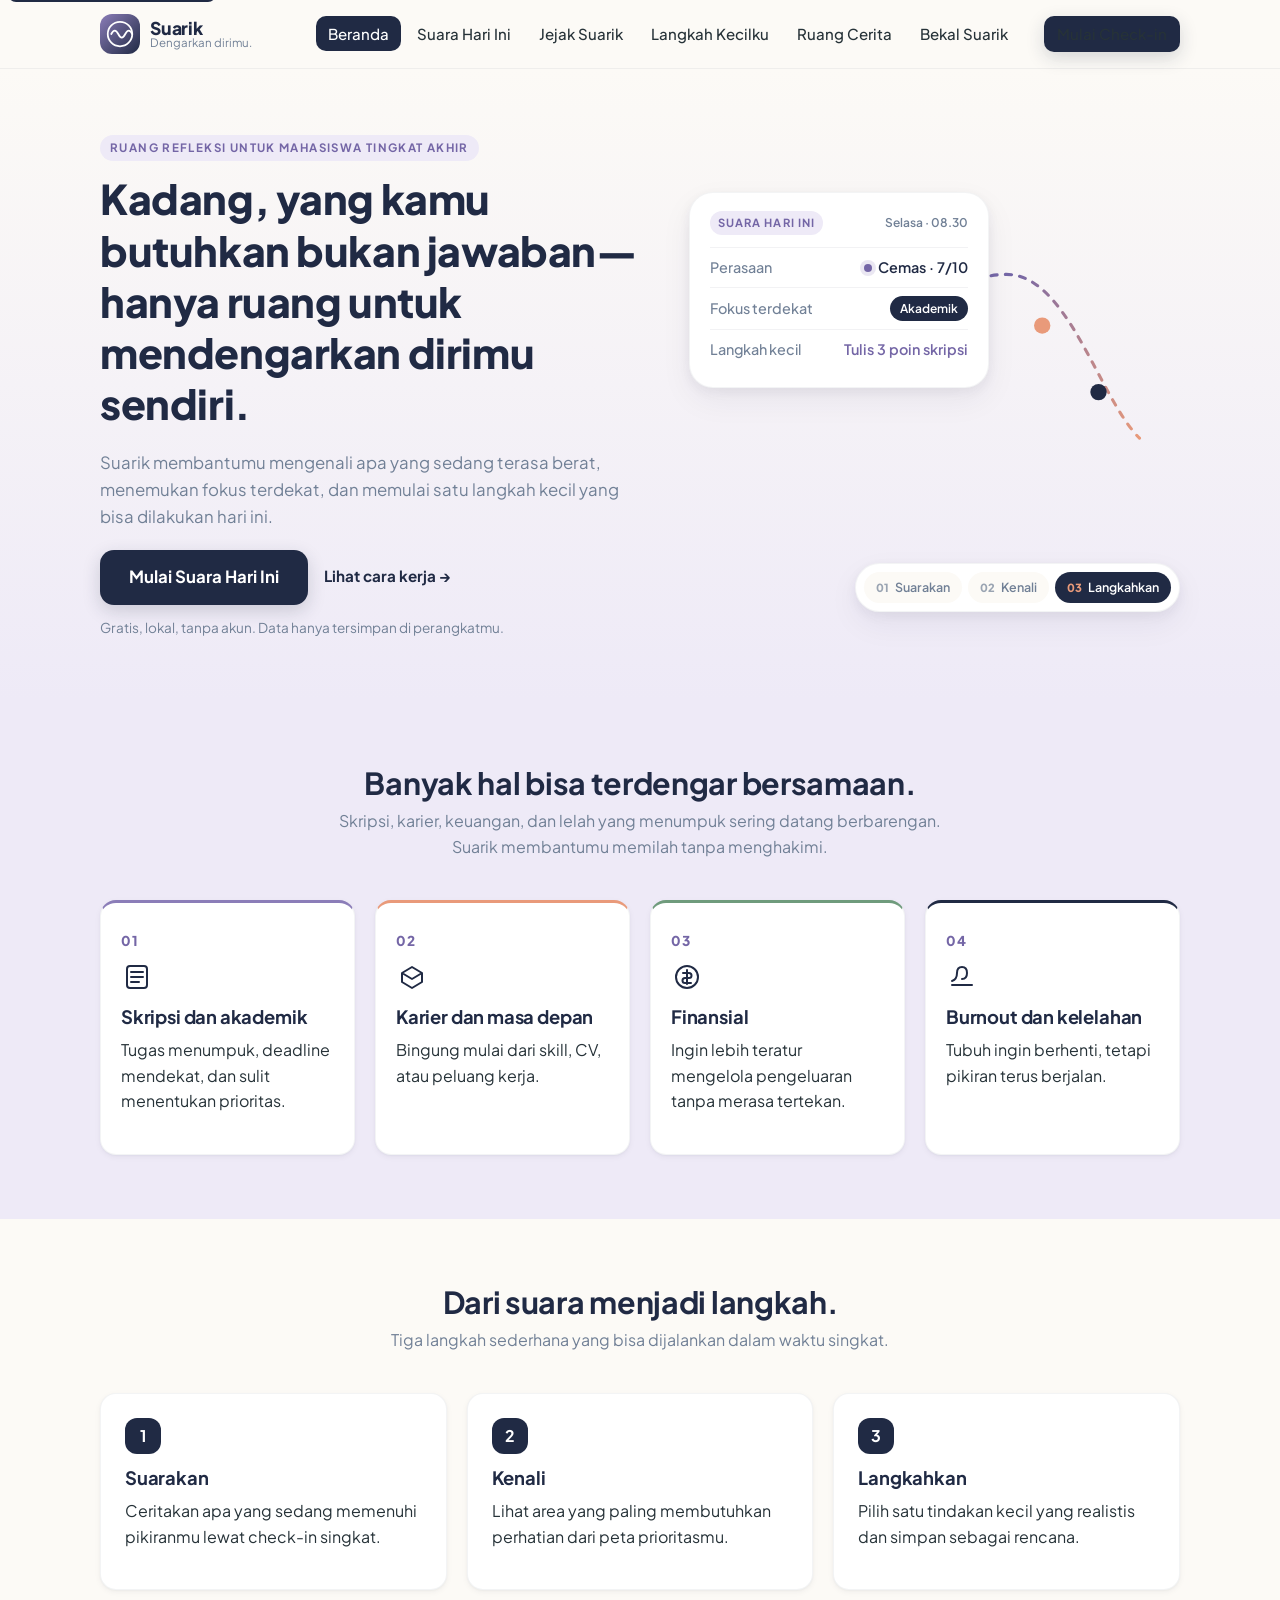
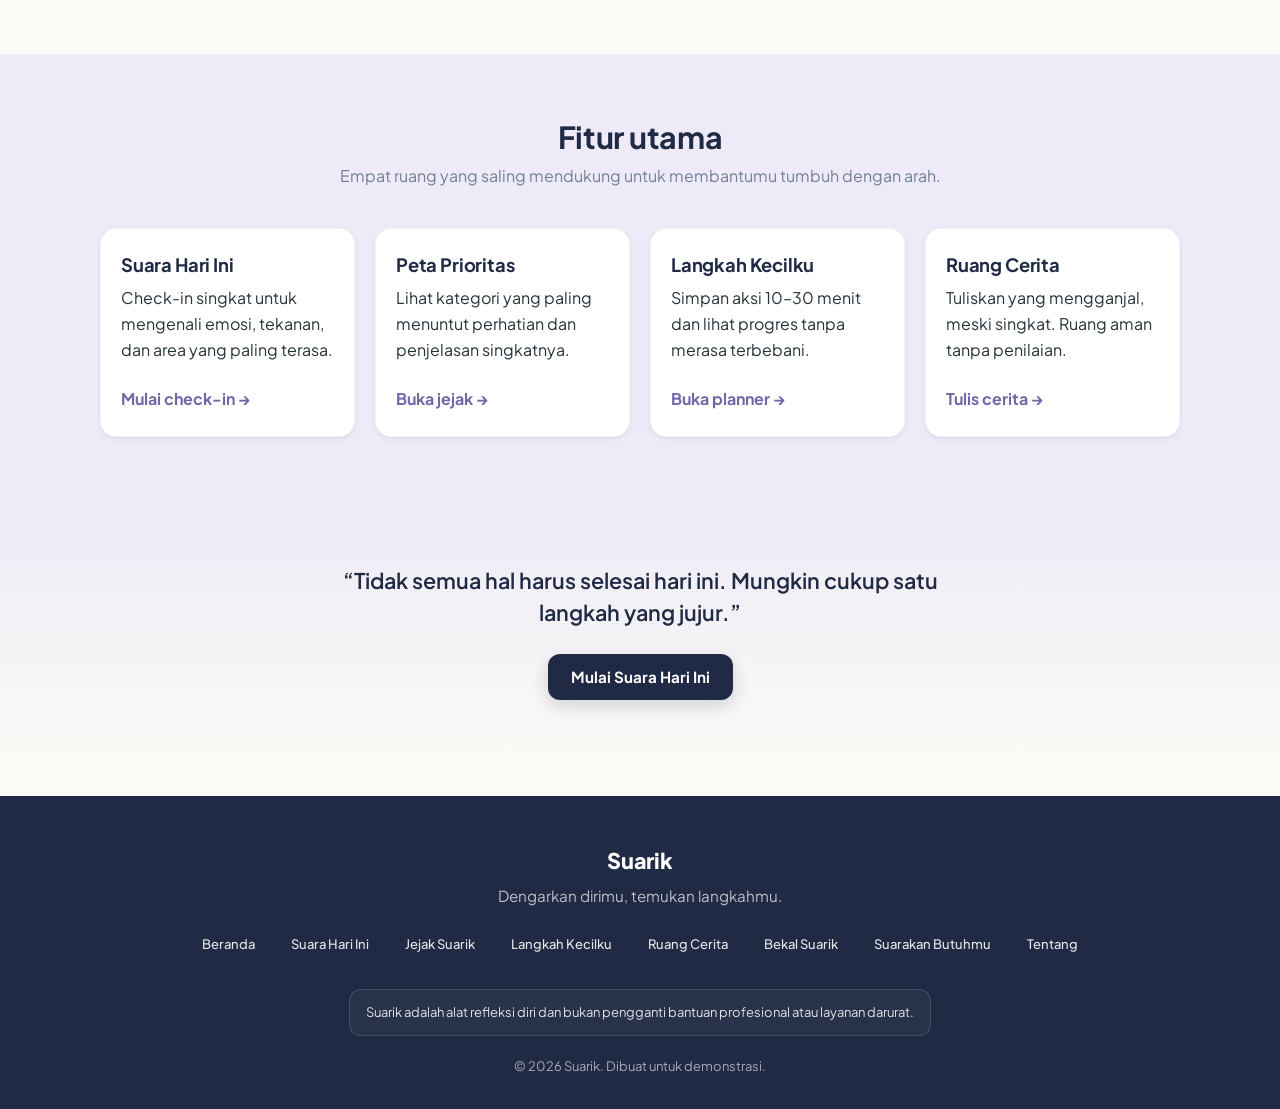
==== index.html @ 7a117de4 "Suarik — static site for GitHub Pages" ====
<!DOCTYPE html>
<html lang="id">
<head>
<meta charset="UTF-8">
<meta name="viewport" content="width=device-width, initial-scale=1.0">
<meta name="description" content="Suarik — platform refleksi dan perencanaan aksi mikro untuk mahasiswa tingkat akhir.">
<title>Suarik — Dengarkan dirimu, temukan langkahmu</title>
<link rel="preconnect" href="https://fonts.googleapis.com">
<link rel="preconnect" href="https://fonts.gstatic.com" crossorigin>
<link href="https://fonts.googleapis.com/css2?family=Plus+Jakarta+Sans:wght@400;500;600;700;800&display=swap" rel="stylesheet">
<link rel="stylesheet" href="css/style.css">
</head>
<body data-page="beranda">
<a href="#main-content" class="skip-link">Lewati ke konten utama</a>

<header class="site-header" role="banner">
    <div class="container header-inner">
        <a href="index.html" class="brand" aria-label="Suarik — beranda">
            <span class="brand-mark" aria-hidden="true">
                <svg viewBox="0 0 32 32" width="28" height="28" focusable="false">
                    <circle cx="16" cy="16" r="14" fill="none" stroke="currentColor" stroke-width="2"/>
                    <path d="M6 16 Q10 8 14 16 T22 16 T30 16" fill="none" stroke="currentColor" stroke-width="2" stroke-linecap="round"/>
                </svg>
            </span>
            <span class="brand-text">
                <span class="brand-name">Suarik</span>
                <span class="brand-sub">Dengarkan dirimu.</span>
            </span>
        </a>
        <button class="nav-toggle" type="button" aria-expanded="false" aria-controls="primary-nav" aria-label="Buka menu navigasi">
            <span class="nav-toggle-bar"></span><span class="nav-toggle-bar"></span><span class="nav-toggle-bar"></span>
        </button>
        <nav id="primary-nav" class="primary-nav" aria-label="Navigasi utama">
            <ul>
                <li><a href="index.html" data-nav="beranda">Beranda</a></li>
                <li><a href="checkin.html" data-nav="checkin">Suara Hari Ini</a></li>
                <li><a href="dashboard.html" data-nav="dashboard">Jejak Suarik</a></li>
                <li><a href="planner.html" data-nav="planner">Langkah Kecilku</a></li>
                <li><a href="journal.html" data-nav="journal">Ruang Cerita</a></li>
                <li><a href="resources.html" data-nav="resources">Bekal Suarik</a></li>
            </ul>
            <a href="checkin.html" class="btn btn-primary nav-cta">Mulai Check-in</a>
        </nav>
    </div>
</header>

<div id="toast-container" class="toast-container" aria-live="polite" aria-atomic="true"></div>

<main id="main-content" role="main">

<section class="hero">
    <div class="container hero-inner">
        <div class="hero-copy">
            <span class="eyebrow">Ruang refleksi untuk mahasiswa tingkat akhir</span>
            <h1>Kadang, yang kamu butuhkan bukan jawaban—hanya ruang untuk mendengarkan dirimu sendiri.</h1>
            <p class="lead">Suarik membantumu mengenali apa yang sedang terasa berat, menemukan fokus terdekat, dan memulai satu langkah kecil yang bisa dilakukan hari ini.</p>
            <div class="hero-actions">
                <a href="checkin.html" class="btn btn-primary btn-xl">Mulai Suara Hari Ini</a>
                <a href="#cara-kerja" class="text-link">Lihat cara kerja →</a>
            </div>
            <p class="hero-note">Gratis, lokal, tanpa akun. Data hanya tersimpan di perangkatmu.</p>
        </div>

        <div class="hero-visual" aria-hidden="true">
            <svg class="hero-flow" viewBox="0 0 480 360" preserveAspectRatio="xMidYMid meet" focusable="false">
                <defs>
                    <linearGradient id="flowGrad" x1="0" y1="0" x2="1" y2="0">
                        <stop offset="0%" stop-color="#8B7DB8"/><stop offset="55%" stop-color="#7466A6"/><stop offset="100%" stop-color="#E99A7A"/>
                    </linearGradient>
                    <linearGradient id="waveGrad" x1="0" y1="0" x2="1" y2="0">
                        <stop offset="0%" stop-color="#8B7DB8" stop-opacity="0.9"/><stop offset="100%" stop-color="#8B7DB8" stop-opacity="0.3"/>
                    </linearGradient>
                </defs>
                <g class="hero-wave">
                    <path d="M20 130 Q35 90 50 130 T80 130 T110 130 T140 130 T170 130" fill="none" stroke="url(#waveGrad)" stroke-width="3" stroke-linecap="round"/>
                    <path d="M20 160 Q35 140 50 160 T80 160 T110 160 T140 160 T170 160" fill="none" stroke="url(#waveGrad)" stroke-width="2.5" stroke-linecap="round" opacity="0.7"/>
                    <path d="M20 190 Q35 175 50 190 T80 190 T110 190 T140 190 T170 190" fill="none" stroke="url(#waveGrad)" stroke-width="2" stroke-linecap="round" opacity="0.5"/>
                </g>
                <path d="M170 160 C 220 160, 250 100, 310 100 S 400 220, 440 260" fill="none" stroke="url(#flowGrad)" stroke-width="3" stroke-linecap="round" stroke-dasharray="6 8"/>
                <circle cx="200" cy="150" r="26" fill="#EEEAF7"/>
                <circle cx="200" cy="150" r="14" fill="#7466A6"/>
                <circle cx="200" cy="150" r="34" fill="none" stroke="#7466A6" stroke-opacity="0.25" stroke-width="1.5"/>
                <circle cx="285" cy="115" r="8" fill="#8B7DB8"/>
                <circle cx="345" cy="150" r="8" fill="#E99A7A"/>
                <circle cx="400" cy="215" r="8" fill="#202A44"/>
            </svg>
            <div class="visual-card card-checkin">
                <div class="visual-card-head">
                    <span class="visual-card-label">Suara Hari Ini</span>
                    <span class="visual-time">Selasa · 08.30</span>
                </div>
                <div class="visual-row"><span class="visual-key">Perasaan</span><span class="visual-val"><span class="dot dot-purple"></span>Cemas · 7/10</span></div>
                <div class="visual-row"><span class="visual-key">Fokus terdekat</span><span class="visual-val"><span class="pill pill-solid">Akademik</span></span></div>
                <div class="visual-row"><span class="visual-key">Langkah kecil</span><span class="visual-val strong">Tulis 3 poin skripsi</span></div>
            </div>
            <div class="visual-steps-strip">
                <span class="step-pill"><span class="step-num">01</span> Suarakan</span>
                <span class="step-pill"><span class="step-num">02</span> Kenali</span>
                <span class="step-pill active"><span class="step-num">03</span> Langkahkan</span>
            </div>
        </div>
    </div>
</section>

<section class="section section-alt">
    <div class="container">
        <header class="section-head">
            <h2>Banyak hal bisa terdengar bersamaan.</h2>
            <p>Skripsi, karier, keuangan, dan lelah yang menumpuk sering datang berbarengan. Suarik membantumu memilah tanpa menghakimi.</p>
        </header>
        <div class="grid grid-4 issue-grid">
            <article class="mini-card">
                <span class="mini-index">01</span>
                <svg class="mini-glyph" viewBox="0 0 32 32" aria-hidden="true"><rect x="6" y="5" width="20" height="22" rx="3" fill="none" stroke="currentColor" stroke-width="2"/><path d="M10 11h12M10 16h12M10 21h8" stroke="currentColor" stroke-width="2" stroke-linecap="round"/></svg>
                <h3>Skripsi dan akademik</h3>
                <p>Tugas menumpuk, deadline mendekat, dan sulit menentukan prioritas.</p>
            </article>
            <article class="mini-card">
                <span class="mini-index">02</span>
                <svg class="mini-glyph" viewBox="0 0 32 32" aria-hidden="true"><path d="M6 12l10-6 10 6-10 6z" fill="none" stroke="currentColor" stroke-width="2" stroke-linejoin="round"/><path d="M6 12v9l10 6 10-6v-9" fill="none" stroke="currentColor" stroke-width="2" stroke-linejoin="round"/></svg>
                <h3>Karier dan masa depan</h3>
                <p>Bingung mulai dari skill, CV, atau peluang kerja.</p>
            </article>
            <article class="mini-card">
                <span class="mini-index">03</span>
                <svg class="mini-glyph" viewBox="0 0 32 32" aria-hidden="true"><circle cx="16" cy="16" r="11" fill="none" stroke="currentColor" stroke-width="2"/><path d="M16 9v14M12 12h6a2.5 2.5 0 010 5h-4a2.5 2.5 0 000 5h6" fill="none" stroke="currentColor" stroke-width="2" stroke-linecap="round"/></svg>
                <h3>Finansial</h3>
                <p>Ingin lebih teratur mengelola pengeluaran tanpa merasa tertekan.</p>
            </article>
            <article class="mini-card">
                <span class="mini-index">04</span>
                <svg class="mini-glyph" viewBox="0 0 32 32" aria-hidden="true"><path d="M6 20c3-1 5-4 5-8s2-6 5-6 5 2 5 6-2 6-5 6" fill="none" stroke="currentColor" stroke-width="2" stroke-linecap="round"/><path d="M6 24h20" stroke="currentColor" stroke-width="2" stroke-linecap="round"/></svg>
                <h3>Burnout dan kelelahan</h3>
                <p>Tubuh ingin berhenti, tetapi pikiran terus berjalan.</p>
            </article>
        </div>
    </div>
</section>

<section id="cara-kerja" class="section">
    <div class="container">
        <header class="section-head">
            <h2>Dari suara menjadi langkah.</h2>
            <p>Tiga langkah sederhana yang bisa dijalankan dalam waktu singkat.</p>
        </header>
        <ol class="steps">
            <li class="step"><span class="step-number">1</span><h3>Suarakan</h3><p>Ceritakan apa yang sedang memenuhi pikiranmu lewat check-in singkat.</p></li>
            <li class="step"><span class="step-number">2</span><h3>Kenali</h3><p>Lihat area yang paling membutuhkan perhatian dari peta prioritasmu.</p></li>
            <li class="step"><span class="step-number">3</span><h3>Langkahkan</h3><p>Pilih satu tindakan kecil yang realistis dan simpan sebagai rencana.</p></li>
        </ol>
    </div>
</section>

<section class="section section-alt">
    <div class="container">
        <header class="section-head">
            <h2>Fitur utama</h2>
            <p>Empat ruang yang saling mendukung untuk membantumu tumbuh dengan arah.</p>
        </header>
        <div class="grid grid-4">
            <article class="feature-card"><h3>Suara Hari Ini</h3><p>Check-in singkat untuk mengenali emosi, tekanan, dan area yang paling terasa.</p><a href="checkin.html" class="feature-link">Mulai check-in →</a></article>
            <article class="feature-card"><h3>Peta Prioritas</h3><p>Lihat kategori yang paling menuntut perhatian dan penjelasan singkatnya.</p><a href="dashboard.html" class="feature-link">Buka jejak →</a></article>
            <article class="feature-card"><h3>Langkah Kecilku</h3><p>Simpan aksi 10–30 menit dan lihat progres tanpa merasa terbebani.</p><a href="planner.html" class="feature-link">Buka planner →</a></article>
            <article class="feature-card"><h3>Ruang Cerita</h3><p>Tuliskan yang mengganjal, meski singkat. Ruang aman tanpa penilaian.</p><a href="journal.html" class="feature-link">Tulis cerita →</a></article>
        </div>
    </div>
</section>

<section class="section quote-section">
    <div class="container">
        <blockquote><p>“Tidak semua hal harus selesai hari ini. Mungkin cukup satu langkah yang jujur.”</p></blockquote>
        <a href="checkin.html" class="btn btn-primary">Mulai Suara Hari Ini</a>
    </div>
</section>

</main>

<footer class="site-footer" role="contentinfo">
    <div class="container footer-inner">
        <div class="footer-brand">
            <span class="brand-name">Suarik</span>
            <p class="footer-tagline">Dengarkan dirimu, temukan langkahmu.</p>
        </div>
        <nav class="footer-nav" aria-label="Navigasi footer">
            <a href="index.html">Beranda</a><a href="checkin.html">Suara Hari Ini</a><a href="dashboard.html">Jejak Suarik</a>
            <a href="planner.html">Langkah Kecilku</a><a href="journal.html">Ruang Cerita</a><a href="resources.html">Bekal Suarik</a>
            <a href="help.html">Suarakan Butuhmu</a><a href="about.html">Tentang</a>
        </nav>
        <p class="footer-disclaimer">Suarik adalah alat refleksi diri dan bukan pengganti bantuan profesional atau layanan darurat.</p>
        <p class="footer-copy">© <span data-year></span> Suarik. Dibuat untuk demonstrasi.</p>
    </div>
</footer>

<script src="js/data.js"></script>
<script src="js/main.js"></script>
</body>
</html>
---- css/style.css ----
/* ==========================================================================
   Suarik — Stylesheet utama
   Palet, layout, komponen, dan utilitas aksesibilitas.
   ========================================================================== */

:root {
    --navy: #202A44;
    --purple: #8B7DB8;
    --purple-strong: #7466A6;
    --lavender: #EEEAF7;
    --coral: #E99A7A;
    --cream: #FCFAF6;
    --dark: #263238;
    --muted: #718096;
    --white: #FFFFFF;
    --danger: #C65D4B;
    --success: #6F9B7C;

    --radius-sm: 10px;
    --radius: 16px;
    --radius-lg: 24px;

    --shadow-sm: 0 1px 2px rgba(32, 42, 68, 0.04), 0 2px 6px rgba(32, 42, 68, 0.05);
    --shadow: 0 4px 12px rgba(32, 42, 68, 0.06), 0 12px 32px rgba(32, 42, 68, 0.06);
    --shadow-lg: 0 16px 40px rgba(32, 42, 68, 0.12);

    --font-body: 'Plus Jakarta Sans', -apple-system, BlinkMacSystemFont, "Segoe UI", Roboto, "Helvetica Neue", Arial, sans-serif;

    --container: 1120px;
    --container-narrow: 760px;

    --transition: 180ms ease;
}

*, *::before, *::after { box-sizing: border-box; }

html { scroll-behavior: smooth; }

body {
    margin: 0;
    font-family: var(--font-body);
    font-size: 16px;
    line-height: 1.6;
    color: var(--dark);
    background: var(--cream);
    -webkit-font-smoothing: antialiased;
}

h1, h2, h3, h4 {
    font-family: var(--font-body);
    color: var(--navy);
    margin: 0 0 0.5em;
    line-height: 1.25;
    letter-spacing: -0.01em;
}
h1 { font-size: clamp(1.8rem, 3.2vw, 2.6rem); font-weight: 800; }
h2 { font-size: clamp(1.4rem, 2.4vw, 1.9rem); font-weight: 700; }
h3 { font-size: 1.15rem; font-weight: 700; }
p { margin: 0 0 1em; }

a { color: var(--purple-strong); text-decoration: none; }
a:hover, a:focus-visible { text-decoration: underline; }

img, svg { max-width: 100%; display: block; }

/* Fokus yang jelas untuk semua elemen interaktif */
:focus-visible {
    outline: 3px solid var(--purple);
    outline-offset: 3px;
    border-radius: 6px;
}

.visually-hidden {
    position: absolute !important;
    width: 1px; height: 1px;
    padding: 0; margin: -1px;
    overflow: hidden; clip: rect(0,0,0,0); white-space: nowrap; border: 0;
}

.skip-link {
    position: absolute;
    top: -40px; left: 8px;
    background: var(--navy); color: var(--white);
    padding: 8px 14px; border-radius: 8px; z-index: 999;
    transition: top var(--transition);
}
.skip-link:focus { top: 8px; text-decoration: none; }

/* ---------------- Layout dasar ---------------- */

.container { width: 100%; max-width: var(--container); margin: 0 auto; padding: 0 20px; }
.container-narrow { max-width: var(--container-narrow); }

.section { padding: 4rem 0; }
.section-alt { background: var(--lavender); }
.section-head { text-align: center; max-width: 640px; margin: 0 auto 2.5rem; }
.section-head h2 { margin-bottom: 0.4rem; }
.section-head p { color: var(--muted); }

.page-head { margin-bottom: 2rem; }
.page-head h1 { margin-bottom: 0.4rem; }
.page-head p { color: var(--muted); max-width: 60ch; }

.eyebrow {
    display: inline-block;
    text-transform: uppercase;
    letter-spacing: 0.12em;
    font-size: 0.72rem;
    font-weight: 700;
    color: var(--purple-strong);
    background: var(--lavender);
    padding: 4px 10px;
    border-radius: 999px;
    margin-bottom: 0.75rem;
}

.center { text-align: center; }
.muted { color: var(--muted); }
.small { font-size: 0.875rem; }

.grid { display: grid; gap: 1.25rem; }
.grid-2 { grid-template-columns: repeat(auto-fit, minmax(260px, 1fr)); }
.grid-3 { grid-template-columns: repeat(auto-fit, minmax(240px, 1fr)); }
.grid-4 { grid-template-columns: repeat(auto-fit, minmax(220px, 1fr)); }

.stack > * + * { margin-top: 1rem; }
.stack-lg > * + * { margin-top: 1.25rem; }

/* ---------------- Header ---------------- */

.site-header {
    position: sticky; top: 0; z-index: 40;
    background: rgba(252, 250, 246, 0.92);
    backdrop-filter: saturate(1.4) blur(10px);
    border-bottom: 1px solid rgba(32, 42, 68, 0.06);
}
.header-inner {
    display: flex; align-items: center; justify-content: space-between;
    padding: 14px 20px; gap: 1rem;
}

.brand { display: flex; align-items: center; gap: 10px; color: var(--navy); }
.brand:hover, .brand:focus-visible { text-decoration: none; }
.brand-mark {
    display: inline-flex; align-items: center; justify-content: center;
    width: 40px; height: 40px; border-radius: 12px;
    background: linear-gradient(135deg, var(--purple), var(--navy));
    color: var(--white);
}
.brand-text { display: flex; flex-direction: column; line-height: 1.05; }
.brand-name { font-weight: 800; font-size: 1.1rem; letter-spacing: -0.01em; }
.brand-sub { font-size: 0.72rem; color: var(--muted); }

.primary-nav { display: flex; align-items: center; gap: 1.25rem; }
.primary-nav ul {
    display: flex; gap: 4px; list-style: none; padding: 0; margin: 0;
}
.primary-nav a {
    color: var(--dark); font-weight: 500; font-size: 0.94rem;
    padding: 8px 12px; border-radius: 10px;
}
.primary-nav a:hover, .primary-nav a:focus-visible {
    background: var(--lavender); text-decoration: none; color: var(--navy);
}
.primary-nav a.active { background: var(--navy); color: var(--white); }
.nav-cta { margin-left: 4px; }

.nav-toggle {
    display: none;
    background: none; border: 0; padding: 8px;
    cursor: pointer; border-radius: 10px;
}
.nav-toggle-bar {
    display: block; width: 22px; height: 2px; background: var(--navy);
    margin: 5px 0; transition: transform var(--transition), opacity var(--transition);
}

@media (max-width: 960px) {
    .nav-toggle { display: inline-flex; flex-direction: column; }
    .primary-nav {
        display: none; position: absolute; top: 100%; left: 0; right: 0;
        background: var(--white); flex-direction: column; align-items: stretch;
        padding: 12px 20px; border-bottom: 1px solid rgba(32,42,68,0.06);
        box-shadow: var(--shadow);
    }
    .primary-nav.open { display: flex; }
    .primary-nav ul { flex-direction: column; align-items: stretch; }
    .primary-nav a { padding: 12px 14px; }
    .nav-cta { width: 100%; text-align: center; margin-top: 6px; }
    .nav-toggle[aria-expanded="true"] .nav-toggle-bar:nth-child(1) { transform: translateY(7px) rotate(45deg); }
    .nav-toggle[aria-expanded="true"] .nav-toggle-bar:nth-child(2) { opacity: 0; }
    .nav-toggle[aria-expanded="true"] .nav-toggle-bar:nth-child(3) { transform: translateY(-7px) rotate(-45deg); }
}

/* ---------------- Buttons ---------------- */

.btn {
    display: inline-flex; align-items: center; justify-content: center;
    gap: 0.5rem;
    font-family: inherit; font-size: 0.95rem; font-weight: 600;
    padding: 10px 18px; border-radius: 12px;
    border: 1px solid transparent; cursor: pointer;
    transition: transform var(--transition), background var(--transition),
                color var(--transition), border-color var(--transition), box-shadow var(--transition);
    text-decoration: none; line-height: 1.2;
}
.btn:hover { transform: translateY(-1px); }
.btn:active { transform: translateY(0); }
.btn:disabled, .btn[aria-disabled="true"] { opacity: 0.55; cursor: not-allowed; transform: none; }

.btn-primary {
    background: var(--navy); color: var(--white);
    padding: 13px 22px; font-weight: 700; border-radius: 12px;
    box-shadow: 0 6px 18px rgba(32,42,68,0.18);
}
.btn-primary:hover, .btn-primary:focus-visible {
    background: var(--purple-strong); color: var(--white); text-decoration: none;
    transform: translateY(-2px); box-shadow: 0 10px 24px rgba(116,102,166,0.28);
}

.btn-ghost { background: var(--white); color: var(--navy); border-color: #D9D5E8; }
.btn-ghost:hover, .btn-ghost:focus-visible { background: var(--lavender); text-decoration: none; }

.btn-danger { background: var(--white); color: var(--danger); border-color: rgba(198,93,75,0.35); }
.btn-danger:hover, .btn-danger:focus-visible { background: #fbecea; color: var(--danger); text-decoration: none; }

.btn-lg { padding: 14px 22px; font-size: 1rem; border-radius: 14px; }
.btn-xl { padding: 16px 28px; font-size: 1.05rem; border-radius: 14px; }
.btn-sm { padding: 6px 12px; font-size: 0.85rem; border-radius: 10px; }

.text-link {
    display: inline-flex; align-items: center; gap: 6px;
    color: var(--navy); font-weight: 700; font-size: 0.95rem;
    padding: 8px 4px; border-bottom: 2px solid transparent;
    transition: border-color var(--transition), color var(--transition);
}
.text-link:hover, .text-link:focus-visible {
    text-decoration: none; color: var(--purple-strong); border-bottom-color: var(--purple-strong);
}

.btn-spinner {
    display: none; width: 14px; height: 14px; border-radius: 50%;
    border: 2px solid rgba(255,255,255,0.4); border-top-color: var(--white);
    animation: spin 0.8s linear infinite;
}
.btn.is-loading .btn-spinner { display: inline-block; }
.btn.is-loading .btn-label { opacity: 0.6; }
@keyframes spin { to { transform: rotate(360deg); } }

/* ---------------- Cards ---------------- */

.card {
    background: var(--white);
    border-radius: var(--radius-lg);
    padding: 1.5rem;
    box-shadow: var(--shadow-sm);
    border: 1px solid rgba(32,42,68,0.05);
}
.card + .card { margin-top: 1.25rem; }
.card-head { margin-bottom: 1rem; }
.card-eyebrow {
    display: inline-block; text-transform: uppercase; letter-spacing: 0.1em;
    font-size: 0.7rem; color: var(--muted); font-weight: 700; margin-bottom: 0.5rem;
}

.pill {
    display: inline-flex; align-items: center;
    background: var(--lavender); color: var(--purple-strong);
    padding: 4px 10px; border-radius: 999px; font-size: 0.78rem; font-weight: 600;
}
.pill-outline { background: transparent; border: 1px solid rgba(32,42,68,0.12); color: var(--muted); }

/* ---------------- Hero ---------------- */

.hero { padding: 4rem 0 3rem; background: linear-gradient(180deg, var(--cream) 0%, var(--lavender) 100%); }
.hero-inner {
    display: grid; grid-template-columns: 1.1fr 1fr; gap: 3rem; align-items: center;
}
.hero-copy .lead { color: var(--muted); font-size: 1.05rem; max-width: 46ch; }
.hero-actions { display: flex; flex-wrap: wrap; gap: 0.75rem; margin: 1.25rem 0 0.75rem; }
.hero-note { color: var(--muted); font-size: 0.85rem; }

.hero-visual { position: relative; min-height: 440px; }
.hero-flow { width: 100%; height: auto; display: block; }

.visual-card {
    position: absolute; background: var(--white);
    border-radius: var(--radius-lg); padding: 1.1rem 1.25rem;
    box-shadow: var(--shadow); border: 1px solid rgba(32,42,68,0.05);
    width: 300px;
}
.visual-card-head { display: flex; justify-content: space-between; align-items: center; margin-bottom: 0.75rem; }
.visual-card-label {
    font-size: 0.7rem; color: var(--purple-strong); font-weight: 700;
    text-transform: uppercase; letter-spacing: 0.1em;
    background: var(--lavender); padding: 3px 8px; border-radius: 999px;
}
.visual-time { font-size: 0.75rem; color: var(--muted); font-weight: 600; }
.visual-row {
    display: flex; justify-content: space-between; align-items: center;
    padding: 8px 0; border-top: 1px solid rgba(32,42,68,0.06);
    font-size: 0.9rem;
}
.visual-row:first-of-type { border-top: 0; }
.visual-key { color: var(--muted); font-weight: 500; }
.visual-val { color: var(--navy); font-weight: 600; display: inline-flex; align-items: center; gap: 6px; }
.visual-val.strong { color: var(--purple-strong); }
.dot { display: inline-block; width: 8px; height: 8px; border-radius: 50%; }
.dot-purple { background: var(--purple-strong); box-shadow: 0 0 0 4px rgba(139,125,184,0.18); }
.pill-solid { background: var(--navy); color: var(--white); padding: 3px 10px; border-radius: 999px; font-size: 0.75rem; }

.card-checkin { top: 20px; left: 0; }

.visual-steps-strip {
    position: absolute; bottom: 0; right: 0;
    display: flex; gap: 6px; background: var(--white);
    padding: 8px; border-radius: 999px; box-shadow: var(--shadow);
    border: 1px solid rgba(32,42,68,0.05);
}
.step-pill {
    display: inline-flex; align-items: center; gap: 6px;
    padding: 6px 12px; border-radius: 999px;
    background: var(--cream); color: var(--muted);
    font-size: 0.78rem; font-weight: 600;
}
.step-pill.active { background: var(--navy); color: var(--white); }
.step-num { font-weight: 800; font-size: 0.7rem; opacity: 0.7; }
.step-pill.active .step-num { opacity: 1; color: var(--coral); }

@media (max-width: 900px) {
    .hero-inner { grid-template-columns: 1fr; }
    .hero-visual { min-height: 380px; }
    .visual-card { width: min(300px, 80%); }
    .visual-steps-strip { position: static; margin-top: 1rem; justify-content: center; }
}
@media (max-width: 480px) {
    .visual-steps-strip { flex-wrap: wrap; border-radius: 16px; }
}

/* ---------------- Mini/feature cards ---------------- */

.mini-card, .feature-card {
    background: var(--white); border-radius: var(--radius);
    padding: 1.5rem 1.25rem; border: 1px solid rgba(32,42,68,0.05);
    box-shadow: var(--shadow-sm);
    transition: transform var(--transition), box-shadow var(--transition), border-color var(--transition);
    position: relative;
}
.mini-card:hover, .feature-card:hover {
    transform: translateY(-3px); box-shadow: var(--shadow);
    border-color: rgba(139,125,184,0.35);
}
.mini-index {
    display: inline-block; font-family: var(--font-body);
    font-weight: 800; font-size: 0.85rem;
    color: var(--purple-strong); letter-spacing: 0.08em;
    margin-bottom: 0.6rem;
}
.mini-glyph {
    width: 32px; height: 32px; color: var(--navy);
    margin-bottom: 0.75rem; display: block;
}
.issue-grid .mini-card { border-top: 3px solid transparent; }
.issue-grid .mini-card:nth-child(1) { border-top-color: var(--purple); }
.issue-grid .mini-card:nth-child(2) { border-top-color: var(--coral); }
.issue-grid .mini-card:nth-child(3) { border-top-color: var(--success); }
.issue-grid .mini-card:nth-child(4) { border-top-color: var(--navy); }
.feature-link { display: inline-block; margin-top: 0.5rem; font-weight: 700; color: var(--purple-strong); }

/* ---------------- Steps ---------------- */

.steps { list-style: none; padding: 0; margin: 0; display: grid; gap: 1.25rem; grid-template-columns: repeat(auto-fit, minmax(240px, 1fr)); }
.step { background: var(--white); border-radius: var(--radius); padding: 1.5rem; border: 1px solid rgba(32,42,68,0.05); box-shadow: var(--shadow-sm); }
.step-number {
    display: inline-flex; align-items: center; justify-content: center;
    width: 36px; height: 36px; border-radius: 12px;
    background: var(--navy); color: var(--white); font-weight: 700; margin-bottom: 0.75rem;
}

/* ---------------- Quote section ---------------- */

.quote-section { background: linear-gradient(180deg, var(--lavender), var(--cream)); text-align: center; }
.quote-section blockquote { max-width: 600px; margin: 0 auto 1.5rem; }
.quote-section blockquote p { font-size: 1.35rem; color: var(--navy); font-weight: 600; line-height: 1.5; }

/* ---------------- Forms ---------------- */

.form-card { padding: 2rem; }
.field { display: flex; flex-direction: column; gap: 6px; }
.field-row { display: grid; gap: 1rem; grid-template-columns: repeat(auto-fit, minmax(160px, 1fr)); }
.field-label, .field label { font-weight: 600; color: var(--navy); font-size: 0.9rem; }
.field-help { color: var(--muted); font-size: 0.85rem; margin: 0.25rem 0 0; }
.field-error { color: var(--danger); font-size: 0.85rem; margin: 0.4rem 0 0; }

input[type="text"], input[type="date"], input[type="search"], select, textarea {
    width: 100%; padding: 10px 12px;
    border: 1px solid rgba(32,42,68,0.16); border-radius: 12px;
    background: var(--white); color: var(--dark); font-family: inherit; font-size: 0.95rem;
    transition: border-color var(--transition), box-shadow var(--transition);
}
input:focus, select:focus, textarea:focus {
    outline: none; border-color: var(--purple);
    box-shadow: 0 0 0 3px rgba(139,125,184,0.25);
}
textarea { resize: vertical; min-height: 100px; }
.char-counter { color: var(--muted); font-size: 0.8rem; margin-top: 4px; text-align: right; }

/* ---------------- Check-in form ---------------- */

.progress-indicator {
    display: flex; align-items: center; gap: 6px; margin-bottom: 1.5rem;
}
.progress-step {
    display: inline-flex; align-items: center; justify-content: center;
    width: 34px; height: 34px; border-radius: 50%;
    background: var(--lavender); color: var(--purple-strong);
    font-weight: 700; font-size: 0.85rem;
    border: 2px solid transparent;
    transition: background var(--transition), color var(--transition);
}
.progress-step.active { background: var(--navy); color: var(--white); }
.progress-step.done { background: var(--success); color: var(--white); }
.progress-line { flex: 1; height: 2px; background: rgba(32,42,68,0.12); border-radius: 2px; }

.form-step { display: none; border: 0; padding: 0; margin: 0; }
.form-step.active { display: block; }
.form-step legend { padding: 0; margin-bottom: 1rem; }
.step-title { text-transform: uppercase; letter-spacing: 0.12em; color: var(--purple-strong); font-size: 0.7rem; font-weight: 700; }
.form-step h2 { margin-top: 4px; }

.emotion-grid, .area-grid {
    display: grid; gap: 0.75rem;
    grid-template-columns: repeat(auto-fit, minmax(150px, 1fr));
    margin-bottom: 1rem;
}
.emotion-card, .area-card {
    display: flex; flex-direction: column; gap: 0.4rem;
    padding: 1rem; border-radius: var(--radius);
    background: var(--white);
    border: 2px solid rgba(32,42,68,0.1);
    cursor: pointer; transition: all var(--transition); position: relative;
}
.emotion-card:hover, .area-card:hover { border-color: var(--purple); }
.emotion-card input, .area-card input { position: absolute; opacity: 0; pointer-events: none; }
.emotion-card.is-selected, .area-card.is-selected {
    border-color: var(--navy); background: var(--lavender);
    box-shadow: 0 0 0 4px rgba(139,125,184,0.16);
}
.emotion-card.is-selected::before, .area-card.is-selected::before {
    content: "✓"; position: absolute; top: 8px; right: 10px;
    color: var(--navy); font-weight: 700;
}
.emotion-icon {
    display: inline-block; width: 26px; height: 26px; border-radius: 8px;
    background: linear-gradient(135deg, var(--purple), var(--coral));
    opacity: 0.85;
}
.emotion-label { font-weight: 700; color: var(--navy); }
.emotion-desc { color: var(--muted); font-size: 0.85rem; }

.area-card { flex-direction: row; align-items: center; gap: 0.75rem; }
.area-check {
    width: 22px; height: 22px; border-radius: 6px;
    border: 2px solid rgba(32,42,68,0.25); flex-shrink: 0;
    display: inline-flex; align-items: center; justify-content: center;
    color: transparent; background: var(--white);
}
.area-card.is-selected .area-check { background: var(--navy); border-color: var(--navy); color: var(--white); }
.area-card.is-selected::before { display: none; }
.area-title { font-weight: 700; color: var(--navy); display: block; }
.area-desc { color: var(--muted); font-size: 0.82rem; }

.slider-wrap { display: flex; flex-direction: column; gap: 1rem; align-items: center; margin: 1.5rem 0 0.5rem; }
.slider-wrap input[type="range"] {
    -webkit-appearance: none; appearance: none;
    width: 100%; height: 8px; background: var(--lavender); border-radius: 999px;
    outline: none;
}
.slider-wrap input[type="range"]::-webkit-slider-thumb {
    -webkit-appearance: none; appearance: none;
    width: 26px; height: 26px; border-radius: 50%;
    background: var(--navy); border: 3px solid var(--white);
    box-shadow: 0 2px 8px rgba(32,42,68,0.24); cursor: pointer;
}
.slider-wrap input[type="range"]::-moz-range-thumb {
    width: 26px; height: 26px; border-radius: 50%;
    background: var(--navy); border: 3px solid var(--white); cursor: pointer;
}
.slider-value {
    display: inline-flex; align-items: baseline; gap: 0.5rem;
    background: var(--lavender); padding: 6px 16px; border-radius: 999px;
    color: var(--navy); font-weight: 700;
}
.slider-number { font-size: 1.5rem; }
.slider-label { font-size: 0.85rem; color: var(--purple-strong); }

.form-nav { display: flex; justify-content: space-between; gap: 0.75rem; margin-top: 1.5rem; }

/* ---------------- Result / breathing ---------------- */

.summary-card { text-align: left; }
.stress-badge {
    display: inline-flex; align-items: baseline; gap: 6px;
    padding: 10px 18px; border-radius: 16px;
    background: var(--lavender); color: var(--navy);
    margin: 0.5rem 0 1rem;
}
.stress-number { font-size: 2rem; font-weight: 800; }
.stress-of { color: var(--muted); font-weight: 600; }
.stress-text {
    margin-left: 8px; padding: 4px 10px; border-radius: 999px;
    background: var(--white); color: var(--navy); font-size: 0.8rem; font-weight: 700;
    border: 1px solid rgba(32,42,68,0.1);
}
.stress-sangat-berat .stress-text, .stress-berat .stress-text { background: var(--danger); color: var(--white); border-color: transparent; }
.stress-sedang .stress-text { background: var(--coral); color: var(--white); border-color: transparent; }
.stress-ringan .stress-text { background: var(--success); color: var(--white); border-color: transparent; }

.focus-title { font-size: 1.5rem; color: var(--purple-strong); }

.recommendation-list { list-style: none; padding: 0; margin: 0; display: grid; gap: 0.75rem; }
.recommendation-item {
    display: grid; gap: 0.75rem; grid-template-columns: 1fr auto; align-items: center;
    padding: 1rem; background: var(--lavender); border-radius: var(--radius);
}
.rec-body h3 { margin-bottom: 0.4rem; }
.rec-meta { display: flex; gap: 0.4rem; margin: 0.25rem 0 0.5rem; }
.rec-reason { color: var(--muted); font-size: 0.9rem; margin: 0; }
@media (max-width: 600px) {
    .recommendation-item { grid-template-columns: 1fr; }
}

.alert {
    padding: 1rem 1.25rem; border-radius: var(--radius);
    border-left: 4px solid var(--danger);
    background: #fbecea; color: var(--dark); margin-bottom: 1.25rem;
}
.alert-support strong { color: var(--danger); }
.alert p { margin: 0.4rem 0 0; }

.breathing-card { text-align: center; }
.breathing-visual { display: flex; align-items: center; justify-content: center; height: 200px; margin: 1rem 0; }
.breathing-circle {
    width: 120px; height: 120px; border-radius: 50%;
    background: radial-gradient(circle, var(--purple) 0%, var(--navy) 100%);
    opacity: 0.9; transition: transform 4s ease-in-out, background 0.4s;
}
.breathing-circle.inhale { transform: scale(1.6); transition-duration: 4s; }
.breathing-circle.hold { transform: scale(1.6); transition-duration: 4s; }
.breathing-circle.exhale { transform: scale(1); transition-duration: 6s; }
.breathing-phase { color: var(--navy); font-weight: 600; margin-bottom: 0.5rem; }
.breathing-controls { display: flex; justify-content: center; gap: 0.5rem; flex-wrap: wrap; }

.note-card .note-text { white-space: pre-wrap; }

.page-actions { display: flex; gap: 0.75rem; flex-wrap: wrap; margin-top: 1.5rem; }
.page-actions.center { justify-content: center; }

/* ---------------- Dashboard ---------------- */

.summary-grid { margin-bottom: 1.5rem; }
.stat-card {
    background: var(--white); border-radius: var(--radius);
    padding: 1.25rem; box-shadow: var(--shadow-sm); border: 1px solid rgba(32,42,68,0.05);
}
.stat-label { display: block; color: var(--muted); font-size: 0.8rem; text-transform: uppercase; letter-spacing: 0.08em; font-weight: 700; margin-bottom: 0.4rem; }
.stat-value { font-size: 2rem; font-weight: 800; color: var(--navy); }
.stat-of { font-size: 1rem; color: var(--muted); margin-left: 4px; }
.stat-focus { font-size: 1.5rem; }

.chart-grid { margin-bottom: 1.5rem; }
.chart-container { position: relative; height: 260px; }
.chart-fallback {
    list-style: none; padding: 0; margin: 0.5rem 0 0; display: grid; gap: 0.5rem;
}
.chart-fallback li { display: grid; grid-template-columns: 100px 1fr 40px; align-items: center; gap: 0.75rem; font-size: 0.9rem; }
.fallback-bar {
    display: block; background: var(--lavender); height: 10px; border-radius: 999px; overflow: hidden;
}
.fallback-bar > span { display: block; height: 100%; background: var(--navy); width: var(--v, 0%); border-radius: 999px; }
.fallback-value { text-align: right; font-weight: 700; color: var(--navy); }
.chart-fallback-inline li { grid-template-columns: 1fr auto; }

.reflection-card { background: linear-gradient(135deg, var(--white), var(--lavender)); }

.empty-state { text-align: center; padding: 2.5rem 1.5rem; }
.empty-state h2, .empty-state h3 { color: var(--navy); }

/* ---------------- Planner ---------------- */

.planner-grid { margin-bottom: 1.5rem; }
.progress-outer {
    background: var(--lavender); border-radius: 999px; height: 14px; overflow: hidden; margin: 0.75rem 0;
}
.progress-inner {
    background: linear-gradient(90deg, var(--purple), var(--navy));
    height: 100%; border-radius: 999px; transition: width var(--transition);
}
.progress-text { color: var(--navy); font-weight: 600; margin: 0; }

.filter-chips { display: flex; gap: 0.4rem; flex-wrap: wrap; margin-top: 1rem; }
.chip-filter {
    background: var(--white); color: var(--dark);
    border: 1px solid rgba(32,42,68,0.14); padding: 6px 14px;
    border-radius: 999px; font-family: inherit; font-size: 0.85rem; font-weight: 600;
    cursor: pointer; transition: all var(--transition);
}
.chip-filter:hover { border-color: var(--purple); }
.chip-filter.is-active { background: var(--navy); color: var(--white); border-color: var(--navy); }

.task-list { list-style: none; padding: 0; margin: 0; display: grid; gap: 0.75rem; }
.task-card {
    display: grid; grid-template-columns: auto 1fr auto; align-items: center; gap: 1rem;
    padding: 1rem 1.25rem; background: var(--white);
    border-radius: var(--radius); border: 1px solid rgba(32,42,68,0.06);
    box-shadow: var(--shadow-sm);
}
.task-card.is-done { opacity: 0.75; }
.task-card.is-done .task-title { text-decoration: line-through; color: var(--muted); }
.task-toggle { margin: 0; }
.task-check {
    width: 26px; height: 26px; border-radius: 8px;
    border: 2px solid rgba(32,42,68,0.25); background: var(--white);
    display: inline-flex; align-items: center; justify-content: center;
    color: transparent; cursor: pointer; transition: all var(--transition);
}
.task-check:hover { border-color: var(--purple); }
.task-card.is-done .task-check { background: var(--success); border-color: var(--success); color: var(--white); }
.task-body { min-width: 0; }
.task-title { margin: 0 0 0.3rem; word-break: break-word; }
.task-meta { display: flex; flex-wrap: wrap; align-items: center; gap: 0.4rem; margin: 0; }
.task-status { font-size: 0.8rem; color: var(--muted); font-weight: 600; }
.task-actions { display: flex; gap: 0.4rem; flex-wrap: wrap; }

@media (max-width: 640px) {
    .task-card { grid-template-columns: auto 1fr; }
    .task-actions { grid-column: 1 / -1; justify-content: flex-end; }
}

/* ---------------- Journal ---------------- */

.journal-grid { margin-bottom: 1.5rem; }
.insight-card { background: linear-gradient(135deg, var(--white), var(--lavender)); }
.journal-entry .journal-head { display: flex; justify-content: space-between; align-items: flex-start; gap: 1rem; margin-bottom: 0.5rem; }
.journal-content { white-space: pre-wrap; color: var(--dark); }

/* ---------------- Resources ---------------- */

.resources-toolbar { display: flex; justify-content: space-between; align-items: center; gap: 1rem; flex-wrap: wrap; margin-bottom: 1.5rem; }
.search-field { flex: 1; min-width: 240px; }
.resource-grid { align-items: stretch; }
.resource-card { display: flex; flex-direction: column; gap: 0.4rem; }
.resource-card h3 { margin: 0.4rem 0 0.2rem; }
.resource-summary { color: var(--dark); }
.resource-details { margin-top: auto; }
.resource-details summary { list-style: none; display: inline-block; }
.resource-details summary::-webkit-details-marker { display: none; }
.resource-detail-text { margin: 0.75rem 0 0; color: var(--dark); padding: 0.75rem; background: var(--lavender); border-radius: 12px; }
.cta-help { text-align: center; margin-top: 1.5rem; }

/* ---------------- Help ---------------- */

.help-steps { list-style: none; padding: 0; margin: 0 0 1.25rem; display: grid; gap: 1rem; }
.help-step { display: grid; grid-template-columns: auto 1fr; align-items: flex-start; gap: 1rem; }
.help-number {
    display: inline-flex; align-items: center; justify-content: center;
    width: 40px; height: 40px; border-radius: 12px;
    background: var(--navy); color: var(--white); font-weight: 800;
}
.principle-list { padding-left: 1.25rem; }
.principle-list li { margin-bottom: 0.4rem; }

/* ---------------- Toast / modal ---------------- */

.toast-container {
    position: fixed; top: 90px; right: 20px; z-index: 60;
    display: flex; flex-direction: column; gap: 0.5rem; max-width: 360px;
}
.toast {
    display: flex; align-items: flex-start; gap: 0.6rem;
    background: var(--white); border-radius: 14px; padding: 12px 14px;
    box-shadow: var(--shadow); border-left: 4px solid var(--purple);
    animation: toastIn 0.24s ease;
}
.toast-success { border-left-color: var(--success); }
.toast-error { border-left-color: var(--danger); }
.toast-text { flex: 1; color: var(--dark); font-size: 0.9rem; }
.toast-close { background: none; border: 0; color: var(--muted); cursor: pointer; font-size: 1.2rem; line-height: 1; }
.toast-icon { width: 8px; height: 8px; margin-top: 6px; border-radius: 50%; background: var(--purple); }
.toast-success .toast-icon { background: var(--success); }
.toast-error .toast-icon { background: var(--danger); }
@keyframes toastIn { from { transform: translateY(-10px); opacity: 0; } to { transform: translateY(0); opacity: 1; } }

.modal {
    position: fixed; inset: 0; z-index: 70; display: none; align-items: center; justify-content: center;
    padding: 1rem;
}
.modal.is-open { display: flex; }
.modal-backdrop { position: absolute; inset: 0; background: rgba(32,42,68,0.4); backdrop-filter: blur(4px); }
.modal-panel {
    position: relative; background: var(--white); border-radius: var(--radius-lg);
    padding: 1.5rem; width: 100%; max-width: 480px; box-shadow: var(--shadow-lg);
}
.modal-panel-sm { max-width: 360px; }
.modal-head { display: flex; justify-content: space-between; align-items: center; margin-bottom: 1rem; }
.modal-head h2 { margin: 0; }
.modal-close { background: none; border: 0; font-size: 1.5rem; cursor: pointer; color: var(--muted); }
.modal-actions { display: flex; justify-content: flex-end; gap: 0.5rem; margin-top: 1rem; }

/* ---------------- Footer ---------------- */

.site-footer { background: var(--navy); color: rgba(255,255,255,0.85); padding: 48px 24px 32px; margin-top: 2rem; }
.footer-inner { display: grid; gap: 1.25rem; text-align: center; line-height: 1.6; }
.site-footer .brand-name { color: var(--white); font-size: 1.35rem; }
.footer-tagline { color: rgba(255,255,255,0.7); margin: 0.35rem 0 0; font-size: 0.95rem; }
.footer-nav { display: flex; justify-content: center; flex-wrap: wrap; gap: 0.5rem 1rem; }
.footer-nav a { color: rgba(255,255,255,0.88); font-size: 13px; font-weight: 500; padding: 6px 10px; border-radius: 8px; line-height: 1.6; }
.footer-nav a:hover, .footer-nav a:focus-visible { background: rgba(255,255,255,0.12); color: var(--white); text-decoration: none; }
.footer-disclaimer {
    max-width: 640px; margin: 0.5rem auto 0;
    color: rgba(255,255,255,0.85); font-size: 13px; line-height: 1.6;
    padding: 12px 16px; border: 1px solid rgba(255,255,255,0.14);
    border-radius: 12px; background: rgba(255,255,255,0.04);
}
.footer-copy { color: rgba(255,255,255,0.6); font-size: 13px; margin: 0; }

/* ---------------- Section quote ---------------- */

.section-alt + .section { padding-top: 4rem; }
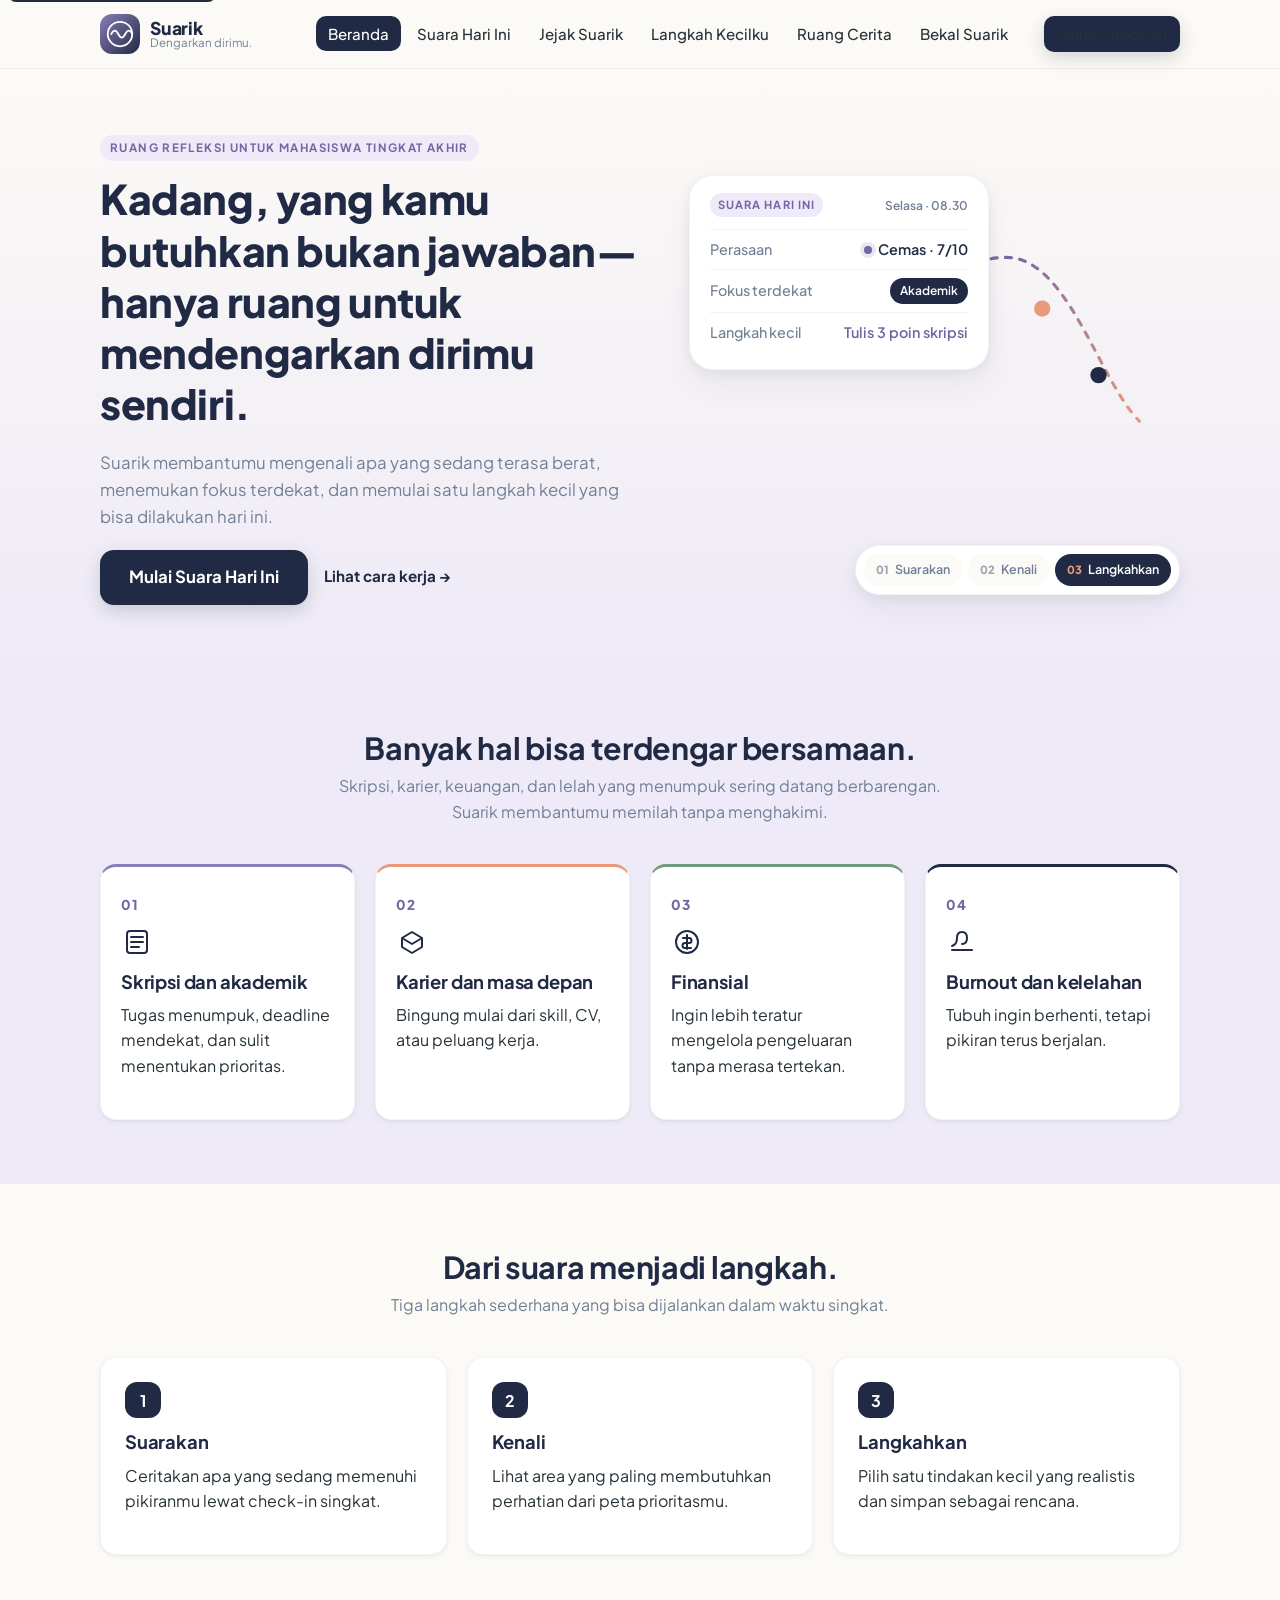
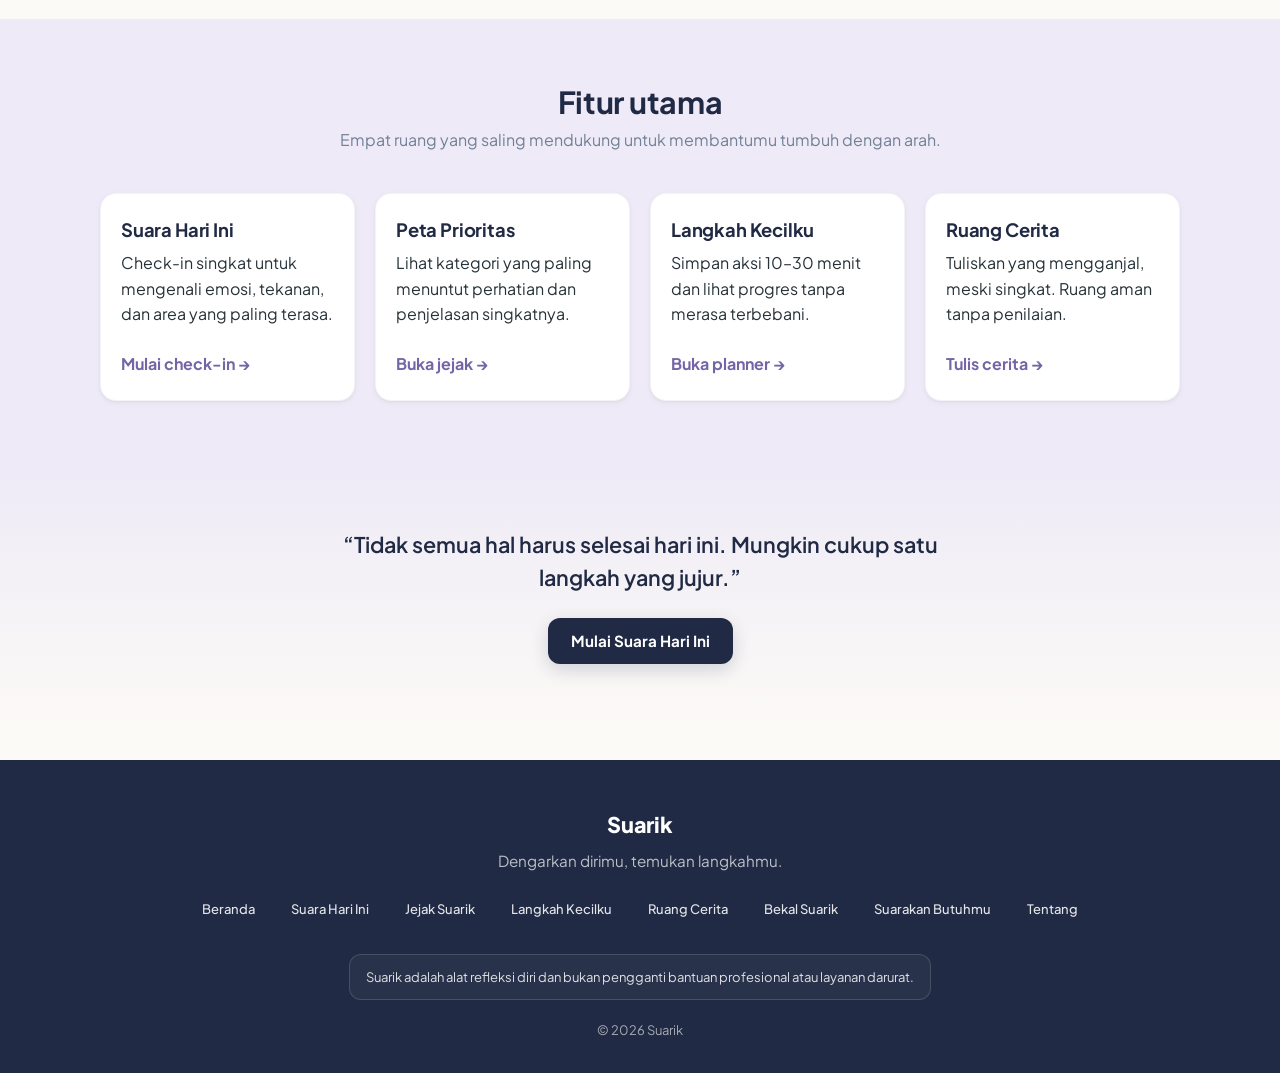
==== commit 29e46960: "benerin step 3" ====
--- a/index.html
+++ b/index.html
@@ -58,7 +58,6 @@
                 <a href="checkin.html" class="btn btn-primary btn-xl">Mulai Suara Hari Ini</a>
                 <a href="#cara-kerja" class="text-link">Lihat cara kerja →</a>
             </div>
-            <p class="hero-note">Gratis, lokal, tanpa akun. Data hanya tersimpan di perangkatmu.</p>
         </div>
 
         <div class="hero-visual" aria-hidden="true">
@@ -187,11 +186,11 @@
             <a href="help.html">Suarakan Butuhmu</a><a href="about.html">Tentang</a>
         </nav>
         <p class="footer-disclaimer">Suarik adalah alat refleksi diri dan bukan pengganti bantuan profesional atau layanan darurat.</p>
-        <p class="footer-copy">© <span data-year></span> Suarik. Dibuat untuk demonstrasi.</p>
+        <p class="footer-copy">© <span data-year></span> Suarik</p>
     </div>
 </footer>
 
 <script src="js/data.js"></script>
 <script src="js/main.js"></script>
 </body>
-</html>
+</html>
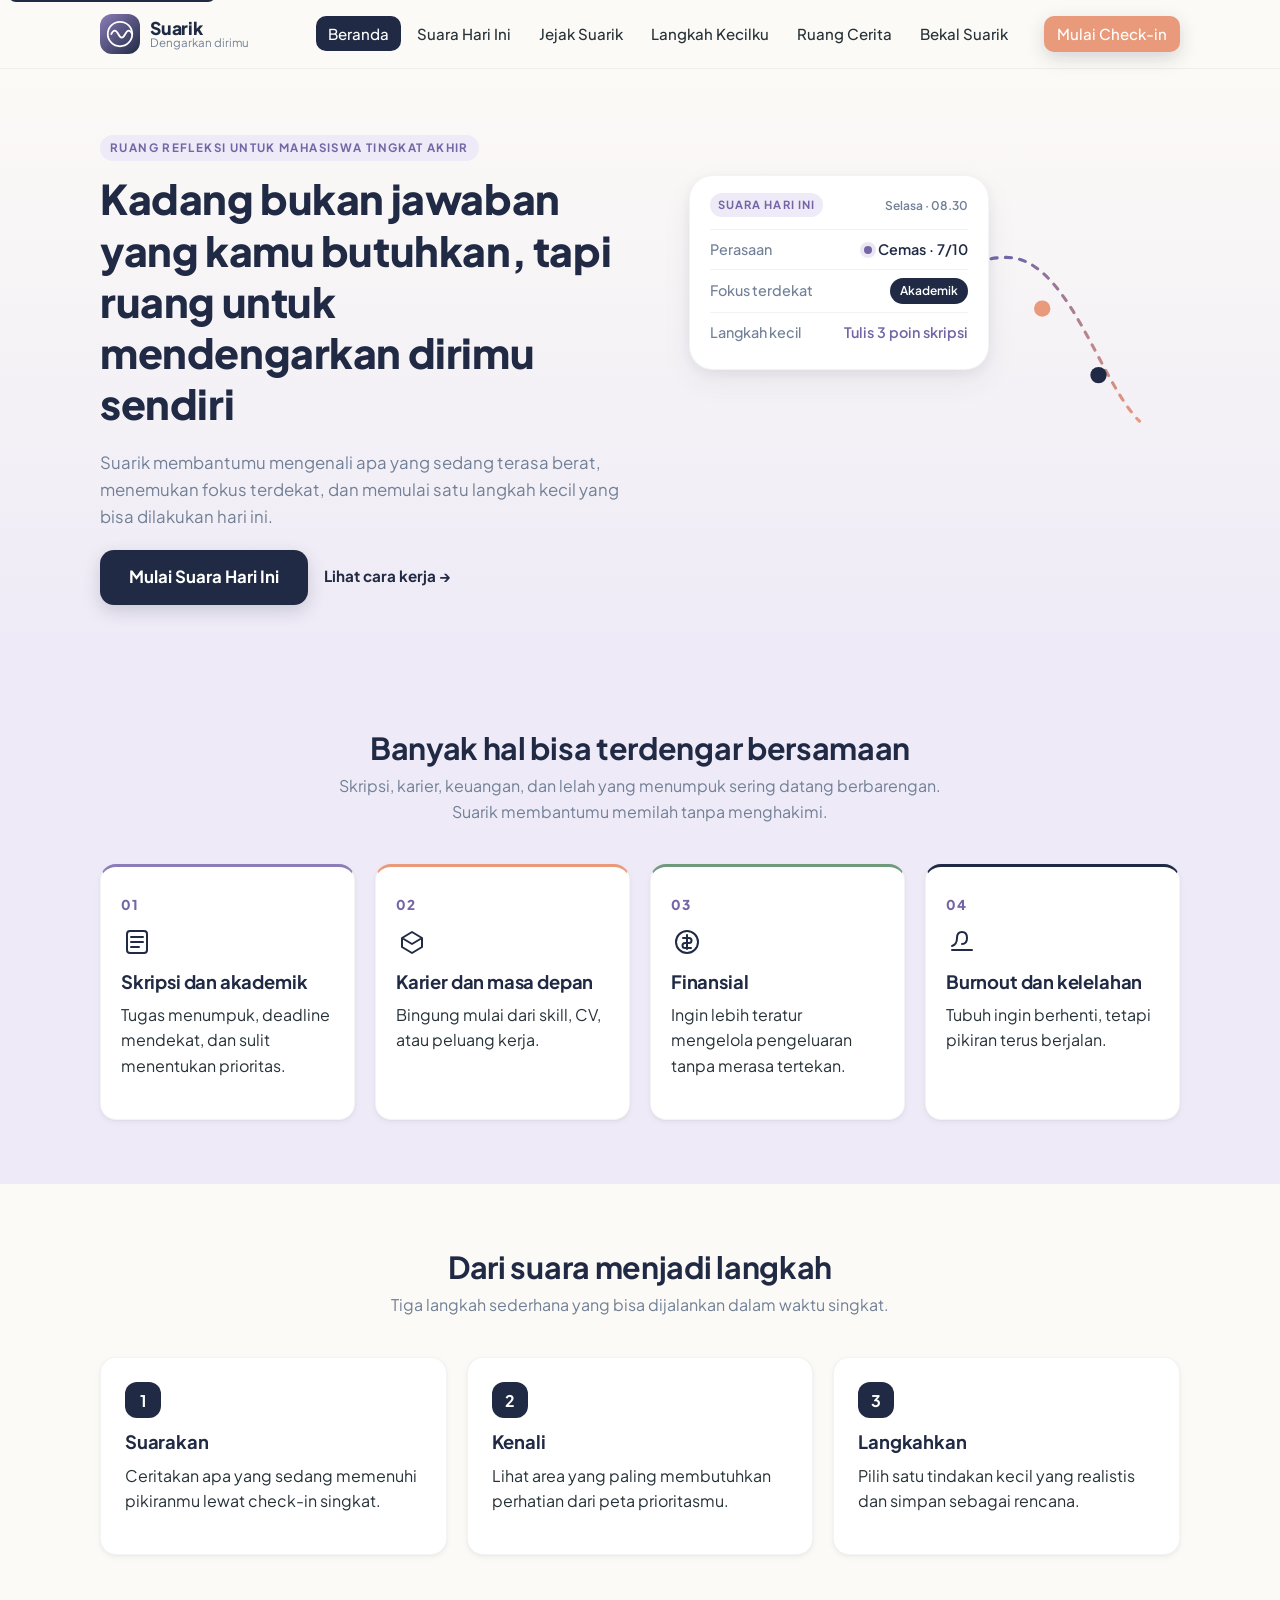
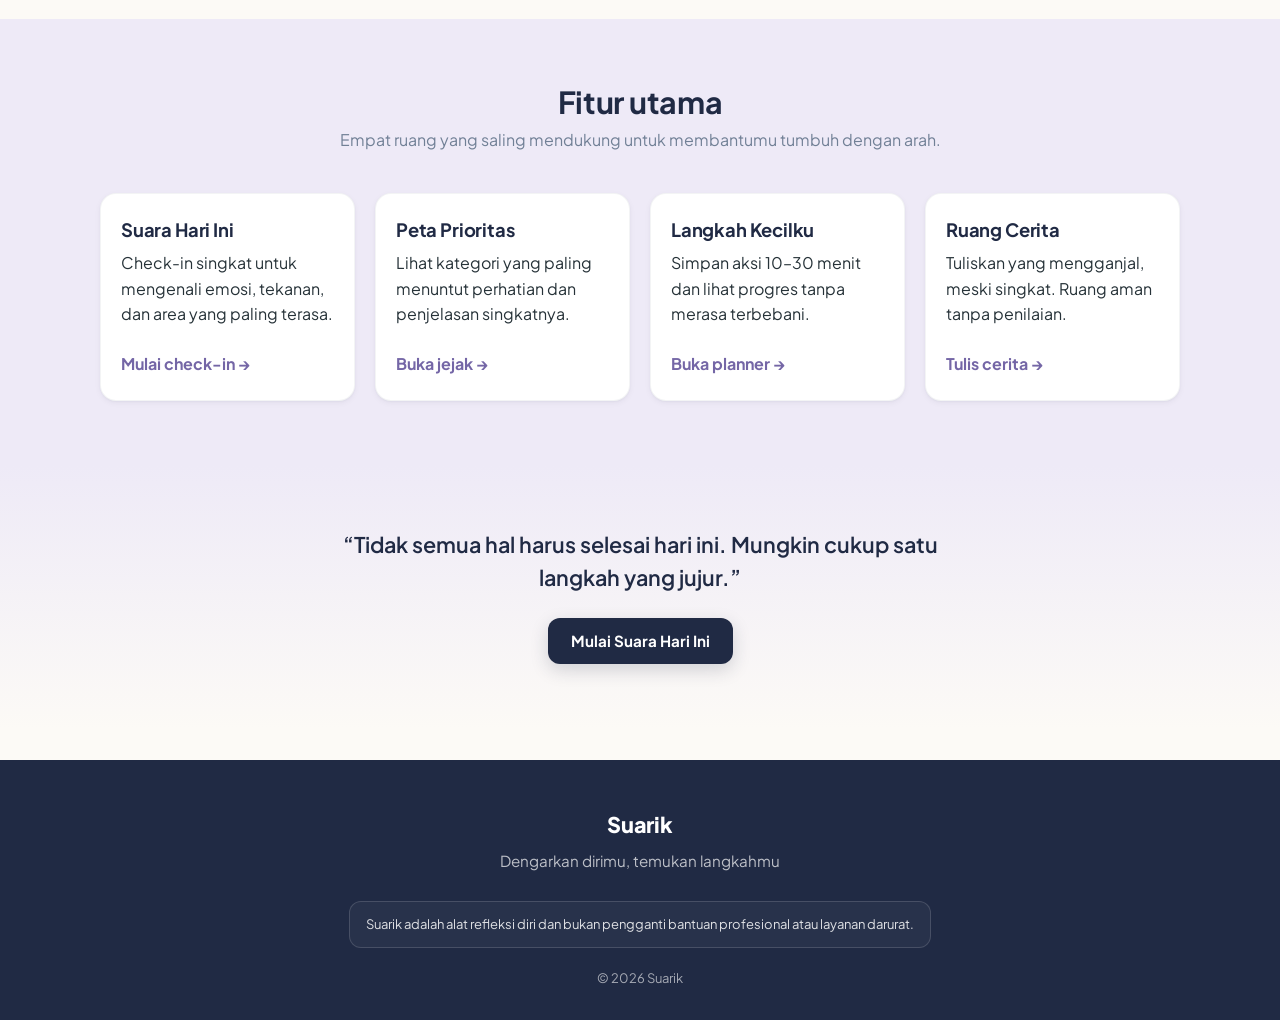
==== commit e5ab1fa6: "ubah dikit" ====
--- a/index.html
+++ b/index.html
@@ -24,7 +24,7 @@
             </span>
             <span class="brand-text">
                 <span class="brand-name">Suarik</span>
-                <span class="brand-sub">Dengarkan dirimu.</span>
+                <span class="brand-sub">Dengarkan dirimu</span>
             </span>
         </a>
         <button class="nav-toggle" type="button" aria-expanded="false" aria-controls="primary-nav" aria-label="Buka menu navigasi">
@@ -52,7 +52,7 @@
     <div class="container hero-inner">
         <div class="hero-copy">
             <span class="eyebrow">Ruang refleksi untuk mahasiswa tingkat akhir</span>
-            <h1>Kadang, yang kamu butuhkan bukan jawaban—hanya ruang untuk mendengarkan dirimu sendiri.</h1>
+            <h1>Kadang bukan jawaban yang kamu butuhkan, tapi ruang untuk mendengarkan dirimu sendiri</h1>
             <p class="lead">Suarik membantumu mengenali apa yang sedang terasa berat, menemukan fokus terdekat, dan memulai satu langkah kecil yang bisa dilakukan hari ini.</p>
             <div class="hero-actions">
                 <a href="checkin.html" class="btn btn-primary btn-xl">Mulai Suara Hari Ini</a>
@@ -92,11 +92,6 @@
                 <div class="visual-row"><span class="visual-key">Fokus terdekat</span><span class="visual-val"><span class="pill pill-solid">Akademik</span></span></div>
                 <div class="visual-row"><span class="visual-key">Langkah kecil</span><span class="visual-val strong">Tulis 3 poin skripsi</span></div>
             </div>
-            <div class="visual-steps-strip">
-                <span class="step-pill"><span class="step-num">01</span> Suarakan</span>
-                <span class="step-pill"><span class="step-num">02</span> Kenali</span>
-                <span class="step-pill active"><span class="step-num">03</span> Langkahkan</span>
-            </div>
         </div>
     </div>
 </section>
@@ -104,7 +99,7 @@
 <section class="section section-alt">
     <div class="container">
         <header class="section-head">
-            <h2>Banyak hal bisa terdengar bersamaan.</h2>
+            <h2>Banyak hal bisa terdengar bersamaan</h2>
             <p>Skripsi, karier, keuangan, dan lelah yang menumpuk sering datang berbarengan. Suarik membantumu memilah tanpa menghakimi.</p>
         </header>
         <div class="grid grid-4 issue-grid">
@@ -139,7 +134,7 @@
 <section id="cara-kerja" class="section">
     <div class="container">
         <header class="section-head">
-            <h2>Dari suara menjadi langkah.</h2>
+            <h2>Dari suara menjadi langkah</h2>
             <p>Tiga langkah sederhana yang bisa dijalankan dalam waktu singkat.</p>
         </header>
         <ol class="steps">
@@ -178,13 +173,9 @@
     <div class="container footer-inner">
         <div class="footer-brand">
             <span class="brand-name">Suarik</span>
-            <p class="footer-tagline">Dengarkan dirimu, temukan langkahmu.</p>
+            <p class="footer-tagline">Dengarkan dirimu, temukan langkahmu</p>
         </div>
-        <nav class="footer-nav" aria-label="Navigasi footer">
-            <a href="index.html">Beranda</a><a href="checkin.html">Suara Hari Ini</a><a href="dashboard.html">Jejak Suarik</a>
-            <a href="planner.html">Langkah Kecilku</a><a href="journal.html">Ruang Cerita</a><a href="resources.html">Bekal Suarik</a>
-            <a href="help.html">Suarakan Butuhmu</a><a href="about.html">Tentang</a>
-        </nav>
+ 
         <p class="footer-disclaimer">Suarik adalah alat refleksi diri dan bukan pengganti bantuan profesional atau layanan darurat.</p>
         <p class="footer-copy">© <span data-year></span> Suarik</p>
     </div>
--- a/css/style.css
+++ b/css/style.css
@@ -2,7 +2,7 @@
    Suarik — Stylesheet utama
    Palet, layout, komponen, dan utilitas aksesibilitas.
    ========================================================================== */
-
+[hidden] { display: none !important; }
 :root {
     --navy: #202A44;
     --purple: #8B7DB8;
@@ -164,6 +164,15 @@
 }
 .primary-nav a.active { background: var(--navy); color: var(--white); }
 .nav-cta { margin-left: 4px; }
+.primary-nav a.nav-cta {
+    color: var(--white);
+    background: var(--coral);
+}
+.primary-nav a.nav-cta:hover,
+.primary-nav a.nav-cta:focus-visible {
+    color: var(--white);
+    background: var(--purple-strong);
+}
 
 .nav-toggle {
     display: none;
@@ -171,8 +180,8 @@
     cursor: pointer; border-radius: 10px;
 }
 .nav-toggle-bar {
-    display: block; width: 22px; height: 2px; background: var(--navy);
-    margin: 5px 0; transition: transform var(--transition), opacity var(--transition);
+    display: block; width: 18px; height: 2px; background: var(--navy);
+    margin: 3px 0; transition: transform var(--transition), opacity var(--transition);
 }
 
 @media (max-width: 960px) {
